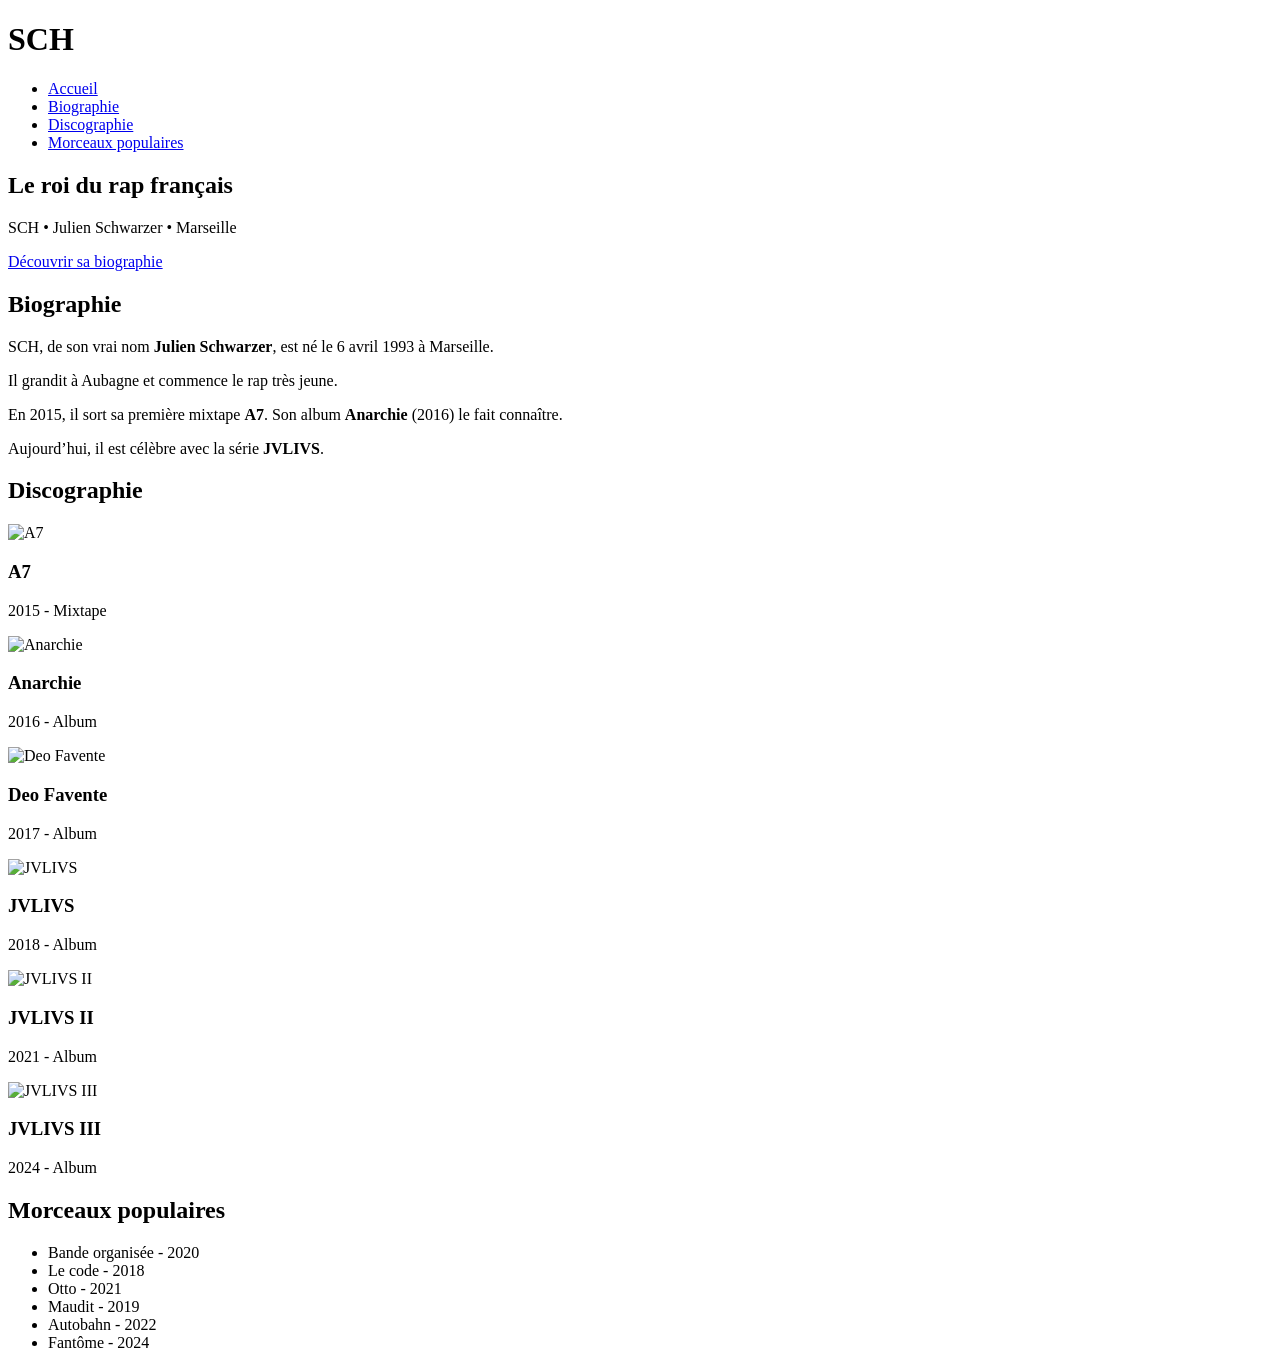
==== test/index.html @ cf8de2d7 "Add initial HTML structure for SCH website" ====
<!DOCTYPE html>
<html lang="fr">
<head>
    <meta charset="UTF-8">
    <meta name="viewport" content="width=device-width, initial-scale=1.0">
    <title>SCH - Site scolaire</title>
    <link rel="stylesheet" href="style.css">
</head>
<body>

    <header>
        <h1>SCH</h1>
        <nav>
            <ul>
                <li><a href="#accueil">Accueil</a></li>
                <li><a href="#biographie">Biographie</a></li>
                <li><a href="#discographie">Discographie</a></li>
                <li><a href="#morceaux">Morceaux populaires</a></li>
            </ul>
        </nav>
    </header>

    <!-- ACCUEIL -->
    <section id="accueil" class="accueil">
        <div class="contenu-accueil">
            <h2>Le roi du rap français</h2>
            <p class="sous-titre">SCH • Julien Schwarzer • Marseille</p>
            <a href="#biographie" class="bouton">Découvrir sa biographie</a>
        </div>
    </section>

    <!-- BIOGRAPHIE -->
    <section id="biographie">
        <h2>Biographie</h2>
        <div class="texte-bio">
            <p>SCH, de son vrai nom <strong>Julien Schwarzer</strong>, est né le 6 avril 1993 à Marseille.</p>
            <p>Il grandit à Aubagne et commence le rap très jeune.</p>
            <p>En 2015, il sort sa première mixtape <strong>A7</strong>. Son album <strong>Anarchie</strong> (2016) le fait connaître.</p>
            <p>Aujourd’hui, il est célèbre avec la série <strong>JVLIVS</strong>.</p>
        </div>
    </section>

    <!-- DISCOGRAPHIE -->
    <section id="discographie">
        <h2>Discographie</h2>
        
        <div class="albums">
            
            <div class="carte-album">
                <img src="https://picsum.photos/id/1015/300/200" alt="A7">
                <h3>A7</h3>
                <p>2015 - Mixtape</p>
            </div>

            <div class="carte-album">
                <img src="https://picsum.photos/id/201/300/200" alt="Anarchie">
                <h3>Anarchie</h3>
                <p>2016 - Album</p>
            </div>

            <div class="carte-album">
                <img src="https://picsum.photos/id/237/300/200" alt="Deo Favente">
                <h3>Deo Favente</h3>
                <p>2017 - Album</p>
            </div>

            <div class="carte-album">
                <img src="https://picsum.photos/id/401/300/200" alt="JVLIVS">
                <h3>JVLIVS</h3>
                <p>2018 - Album</p>
            </div>

            <div class="carte-album">
                <img src="https://picsum.photos/id/488/300/200" alt="JVLIVS II">
                <h3>JVLIVS II</h3>
                <p>2021 - Album</p>
            </div>

            <div class="carte-album">
                <img src="https://picsum.photos/id/669/300/200" alt="JVLIVS III">
                <h3>JVLIVS III</h3>
                <p>2024 - Album</p>
            </div>

        </div>
    </section>

    <!-- MORCEAUX -->
    <section id="morceaux">
        <h2>Morceaux populaires</h2>
        <ul class="liste-morceaux">
            <li>Bande organisée - 2020</li>
            <li>Le code - 2018</li>
            <li>Otto - 2021</li>
            <li>Maudit - 2019</li>
            <li>Autobahn - 2022</li>
            <li>Fantôme - 2024</li>
        </ul>
    </section>

</body>
</html>
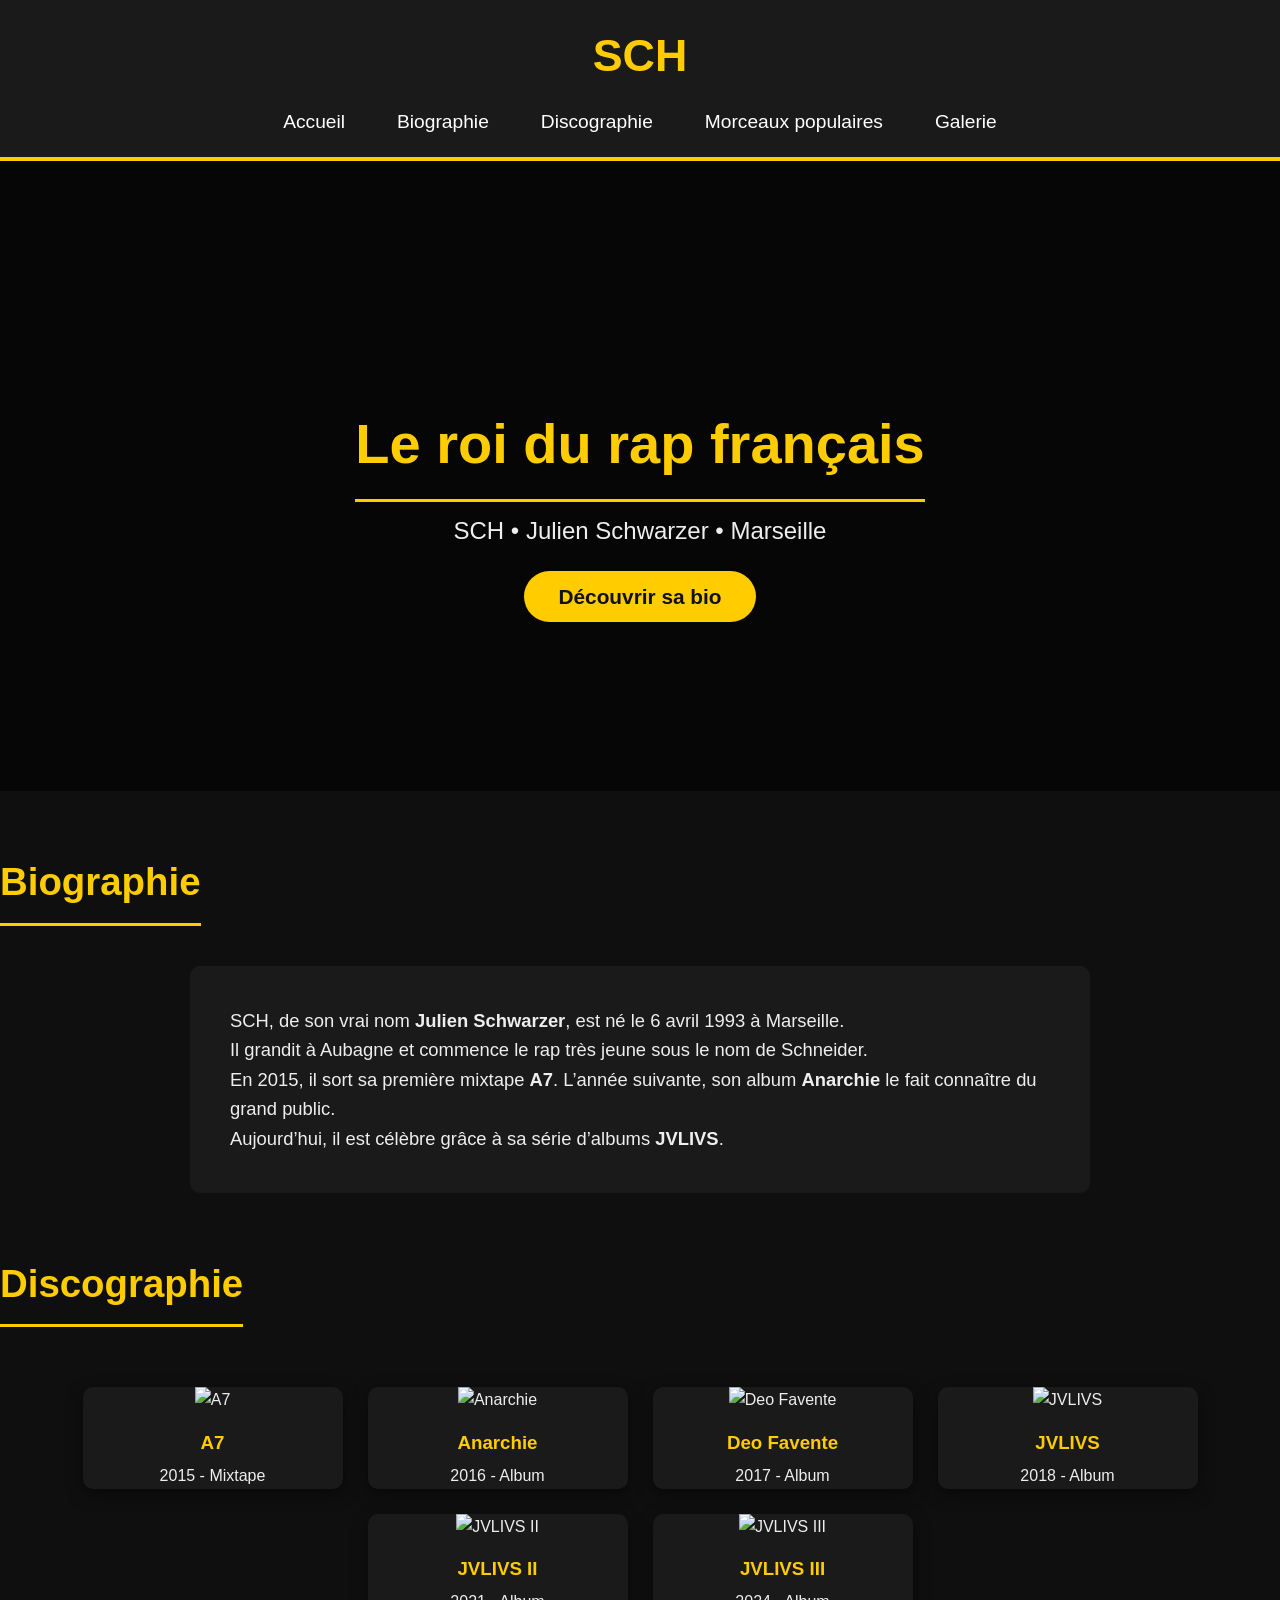
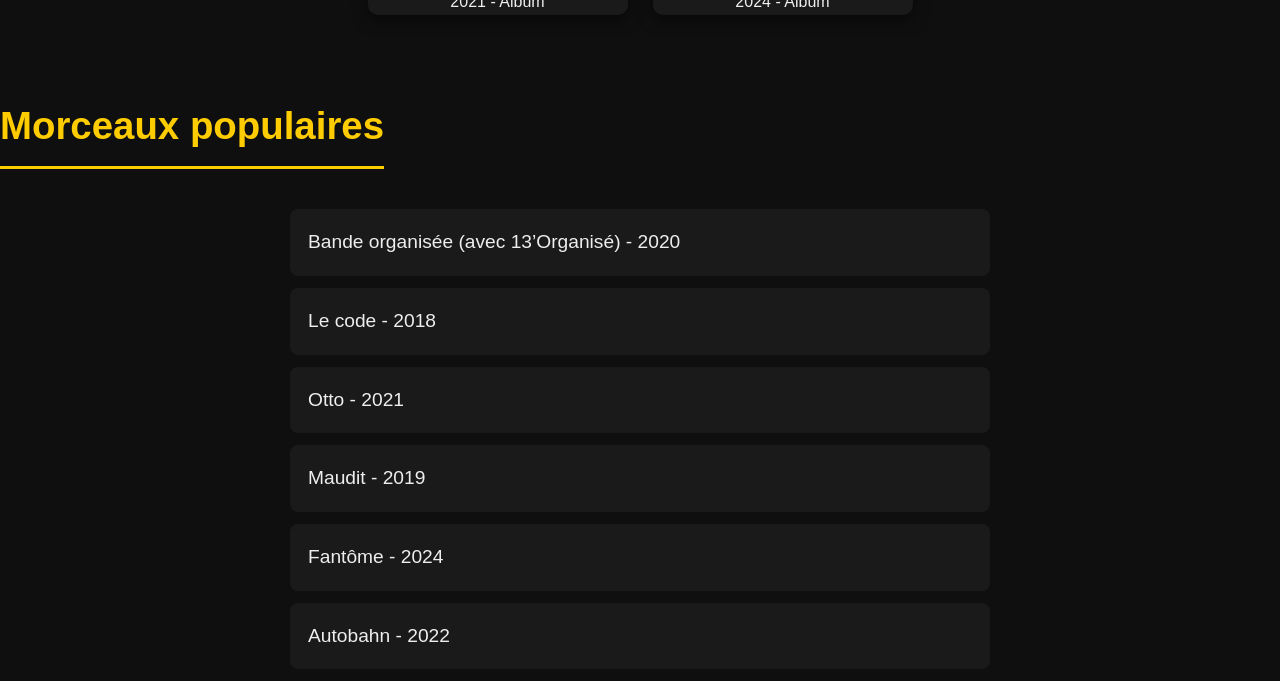
==== commit 86bd3b54: "Revise biographical text and update album covers Updated album cover images and modified biographica" ====
--- a/test/index.html
+++ b/test/index.html
@@ -1,4 +1,3 @@
-
 <!DOCTYPE html>
 <html lang="fr">
 <head>
@@ -17,16 +16,17 @@
                 <li><a href="#biographie">Biographie</a></li>
                 <li><a href="#discographie">Discographie</a></li>
                 <li><a href="#morceaux">Morceaux populaires</a></li>
+                <li><a href="#galerie">Galerie</a></li>
             </ul>
         </nav>
     </header>
 
-    <!-- ACCUEIL -->
+    <!-- SECTION ACCUEIL -->
     <section id="accueil" class="accueil">
         <div class="contenu-accueil">
             <h2>Le roi du rap français</h2>
             <p class="sous-titre">SCH • Julien Schwarzer • Marseille</p>
-            <a href="#biographie" class="bouton">Découvrir sa biographie</a>
+            <a href="#biographie" class="bouton">Découvrir sa bio</a>
         </div>
     </section>
 
@@ -35,50 +35,50 @@
         <h2>Biographie</h2>
         <div class="texte-bio">
             <p>SCH, de son vrai nom <strong>Julien Schwarzer</strong>, est né le 6 avril 1993 à Marseille.</p>
-            <p>Il grandit à Aubagne et commence le rap très jeune.</p>
-            <p>En 2015, il sort sa première mixtape <strong>A7</strong>. Son album <strong>Anarchie</strong> (2016) le fait connaître.</p>
-            <p>Aujourd’hui, il est célèbre avec la série <strong>JVLIVS</strong>.</p>
+            <p>Il grandit à Aubagne et commence le rap très jeune sous le nom de Schneider.</p>
+            <p>En 2015, il sort sa première mixtape <strong>A7</strong>. L’année suivante, son album <strong>Anarchie</strong> le fait connaître du grand public.</p>
+            <p>Aujourd’hui, il est célèbre grâce à sa série d’albums <strong>JVLIVS</strong>.</p>
         </div>
     </section>
 
-    <!-- DISCOGRAPHIE -->
+    <!-- DISCOGRAPHIE avec vraies couvertures -->
     <section id="discographie">
         <h2>Discographie</h2>
         
         <div class="albums">
             
             <div class="carte-album">
-                <img src="https://picsum.photos/id/1015/300/200" alt="A7">
+                <img src="https://i.imgur.com/0z3vL2K.jpg" alt="A7">
                 <h3>A7</h3>
                 <p>2015 - Mixtape</p>
             </div>
 
             <div class="carte-album">
-                <img src="https://picsum.photos/id/201/300/200" alt="Anarchie">
+                <img src="https://i.imgur.com/8fK9pL2.jpg" alt="Anarchie">
                 <h3>Anarchie</h3>
                 <p>2016 - Album</p>
             </div>
 
             <div class="carte-album">
-                <img src="https://picsum.photos/id/237/300/200" alt="Deo Favente">
+                <img src="https://i.imgur.com/5vJ7mPq.jpg" alt="Deo Favente">
                 <h3>Deo Favente</h3>
                 <p>2017 - Album</p>
             </div>
 
             <div class="carte-album">
-                <img src="https://picsum.photos/id/401/300/200" alt="JVLIVS">
+                <img src="https://i.imgur.com/XkL9pQm.jpg" alt="JVLIVS">
                 <h3>JVLIVS</h3>
                 <p>2018 - Album</p>
             </div>
 
             <div class="carte-album">
-                <img src="https://picsum.photos/id/488/300/200" alt="JVLIVS II">
+                <img src="https://i.imgur.com/2mPqL9v.jpg" alt="JVLIVS II">
                 <h3>JVLIVS II</h3>
                 <p>2021 - Album</p>
             </div>
 
             <div class="carte-album">
-                <img src="https://picsum.photos/id/669/300/200" alt="JVLIVS III">
+                <img src="https://i.imgur.com/7vL9kPq.jpg" alt="JVLIVS III">
                 <h3>JVLIVS III</h3>
                 <p>2024 - Album</p>
             </div>
@@ -90,12 +90,12 @@
     <section id="morceaux">
         <h2>Morceaux populaires</h2>
         <ul class="liste-morceaux">
-            <li>Bande organisée - 2020</li>
+            <li>Bande organisée (avec 13’Organisé) - 2020</li>
             <li>Le code - 2018</li>
             <li>Otto - 2021</li>
             <li>Maudit - 2019</li>
+            <li>Fantôme - 2024</li>
             <li>Autobahn - 2022</li>
-            <li>Fantôme - 2024</li>
         </ul>
     </section>
 
--- a/test/style.css
+++ b/test/style.css
@@ -0,0 +1,151 @@
+
+/* style.css - Version scolaire très simple */
+
+* {
+    margin: 0;
+    padding: 0;
+    box-sizing: border-box;
+}
+
+body {
+    font-family: Arial, sans-serif;
+    background-color: #0f0f0f;
+    color: #eeeeee;
+    line-height: 1.6;
+}
+
+/* HEADER */
+header {
+    background-color: #1a1a1a;
+    padding: 20px;
+    text-align: center;
+    border-bottom: 4px solid #ffcc00;
+}
+
+header h1 {
+    color: #ffcc00;
+    font-size: 2.8rem;
+}
+
+nav ul {
+    list-style: none;
+    margin-top: 15px;
+    display: flex;
+    justify-content: center;
+    flex-wrap: wrap;
+    gap: 20px;
+}
+
+nav a {
+    color: #ffffff;
+    text-decoration: none;
+    font-size: 1.2rem;
+    padding: 8px 16px;
+}
+
+nav a:hover {
+    background-color: #ffcc00;
+    color: #111111;
+    border-radius: 5px;
+}
+
+/* SECTION ACCUEIL */
+.accueil {
+    height: 70vh;
+    background: linear-gradient(rgba(0,0,0,0.6), rgba(0,0,0,0.6)), 
+                url('https://picsum.photos/id/1015/1920/1080') center/cover;
+    display: flex;
+    align-items: center;
+    justify-content: center;
+    text-align: center;
+}
+
+.contenu-accueil h2 {
+    font-size: 3.5rem;
+    color: #ffcc00;
+    margin-bottom: 10px;
+}
+
+.sous-titre {
+    font-size: 1.5rem;
+    margin-bottom: 30px;
+}
+
+.bouton {
+    background-color: #ffcc00;
+    color: #111111;
+    padding: 14px 35px;
+    text-decoration: none;
+    font-size: 1.3rem;
+    border-radius: 30px;
+    font-weight: bold;
+}
+
+.bouton:hover {
+    background-color: #ffd633;
+}
+
+/* TITRES DES SECTIONS */
+h2 {
+    text-align: center;
+    color: #ffcc00;
+    font-size: 2.4rem;
+    margin: 60px 0 40px 0;
+    padding-bottom: 10px;
+    border-bottom: 3px solid #ffcc00;
+    display: inline-block;
+}
+
+/* BIOGRAPHIE */
+.texte-bio {
+    max-width: 900px;
+    margin: 0 auto;
+    background-color: #1a1a1a;
+    padding: 40px;
+    border-radius: 10px;
+    font-size: 1.15rem;
+}
+
+/* ALBUMS */
+.albums {
+    display: flex;
+    flex-wrap: wrap;
+    justify-content: center;
+    gap: 25px;
+    padding: 20px;
+}
+
+.carte-album {
+    width: 260px;
+    background-color: #1a1a1a;
+    border-radius: 10px;
+    overflow: hidden;
+    text-align: center;
+    box-shadow: 0 5px 15px rgba(0,0,0,0.5);
+}
+
+.carte-album img {
+    width: 100%;
+    height: 180px;
+    object-fit: cover;
+}
+
+.carte-album h3 {
+    color: #ffcc00;
+    margin: 15px 0 5px 0;
+}
+
+/* MORCEAUX */
+.liste-morceaux {
+    max-width: 700px;
+    margin: 0 auto;
+    list-style: none;
+}
+
+.liste-morceaux li {
+    background-color: #1a1a1a;
+    padding: 18px;
+    margin-bottom: 12px;
+    border-radius: 8px;
+    font-size: 1.2rem;
+}
